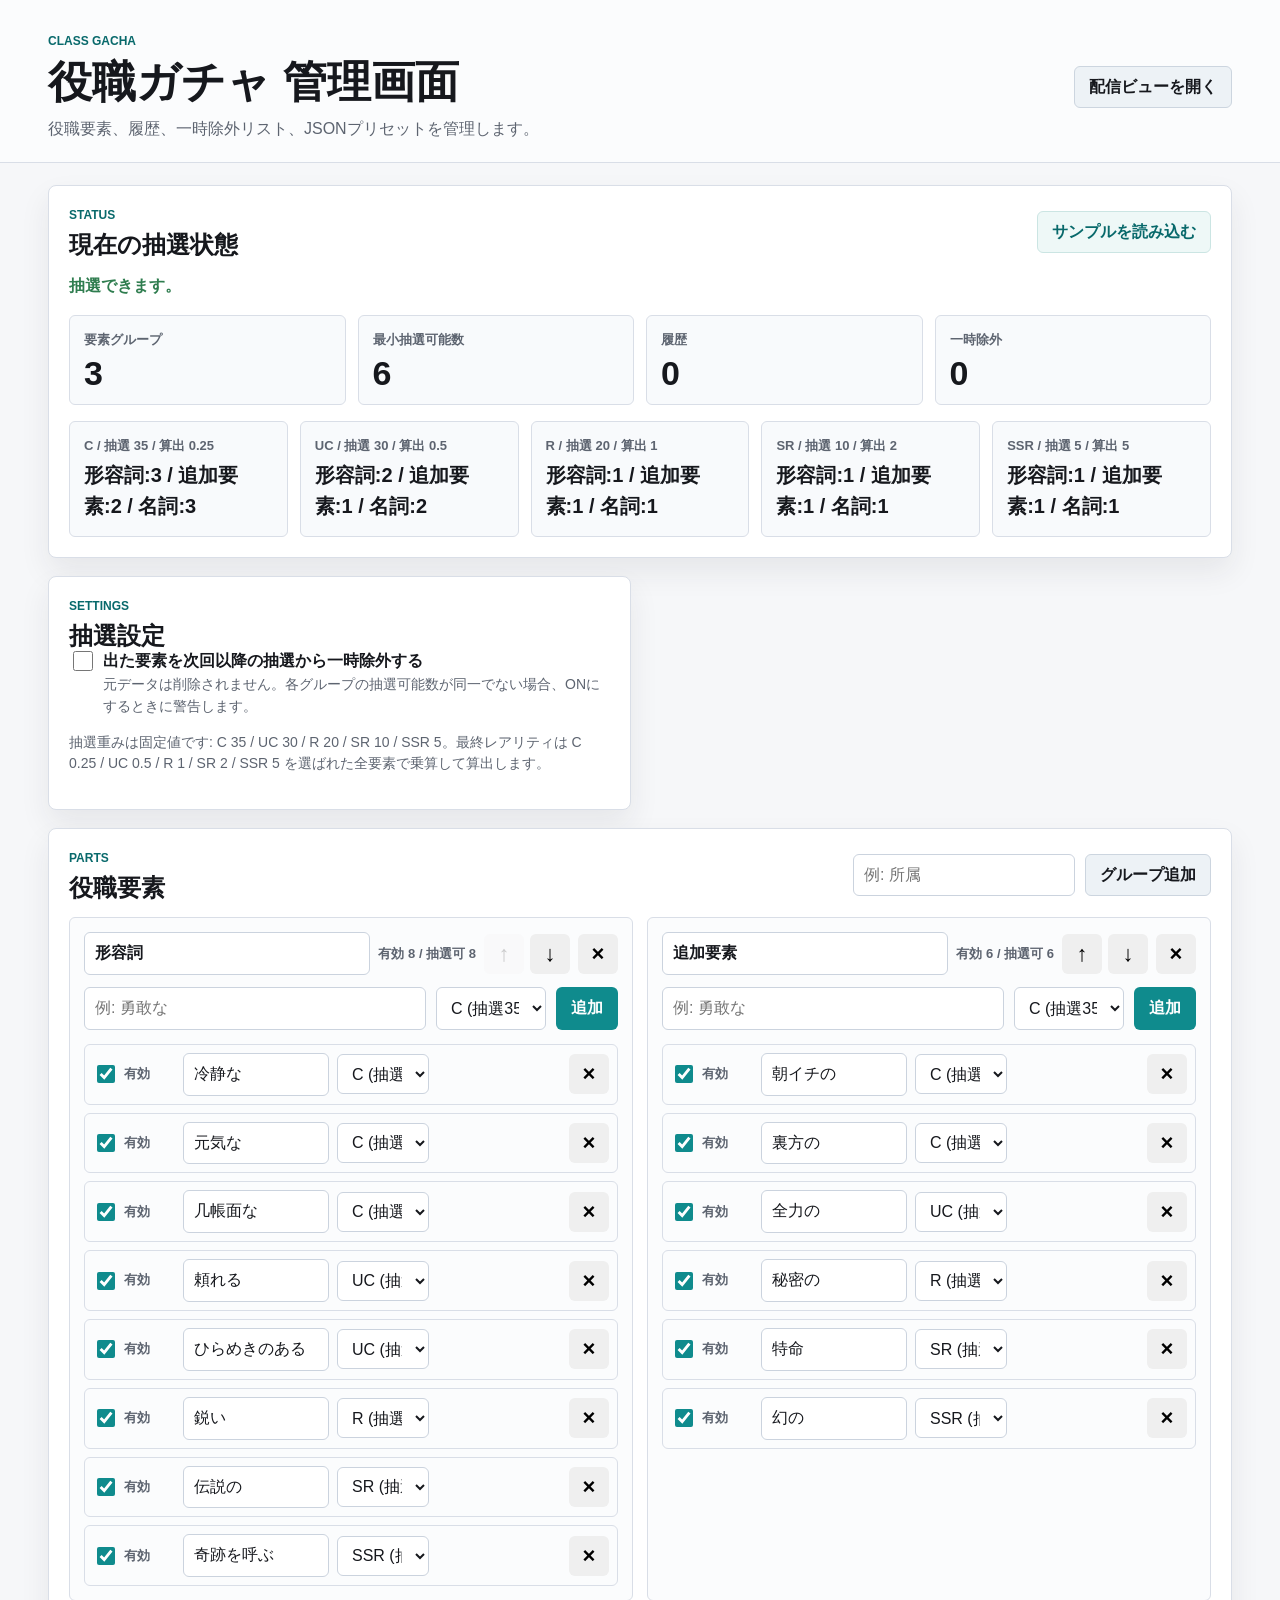
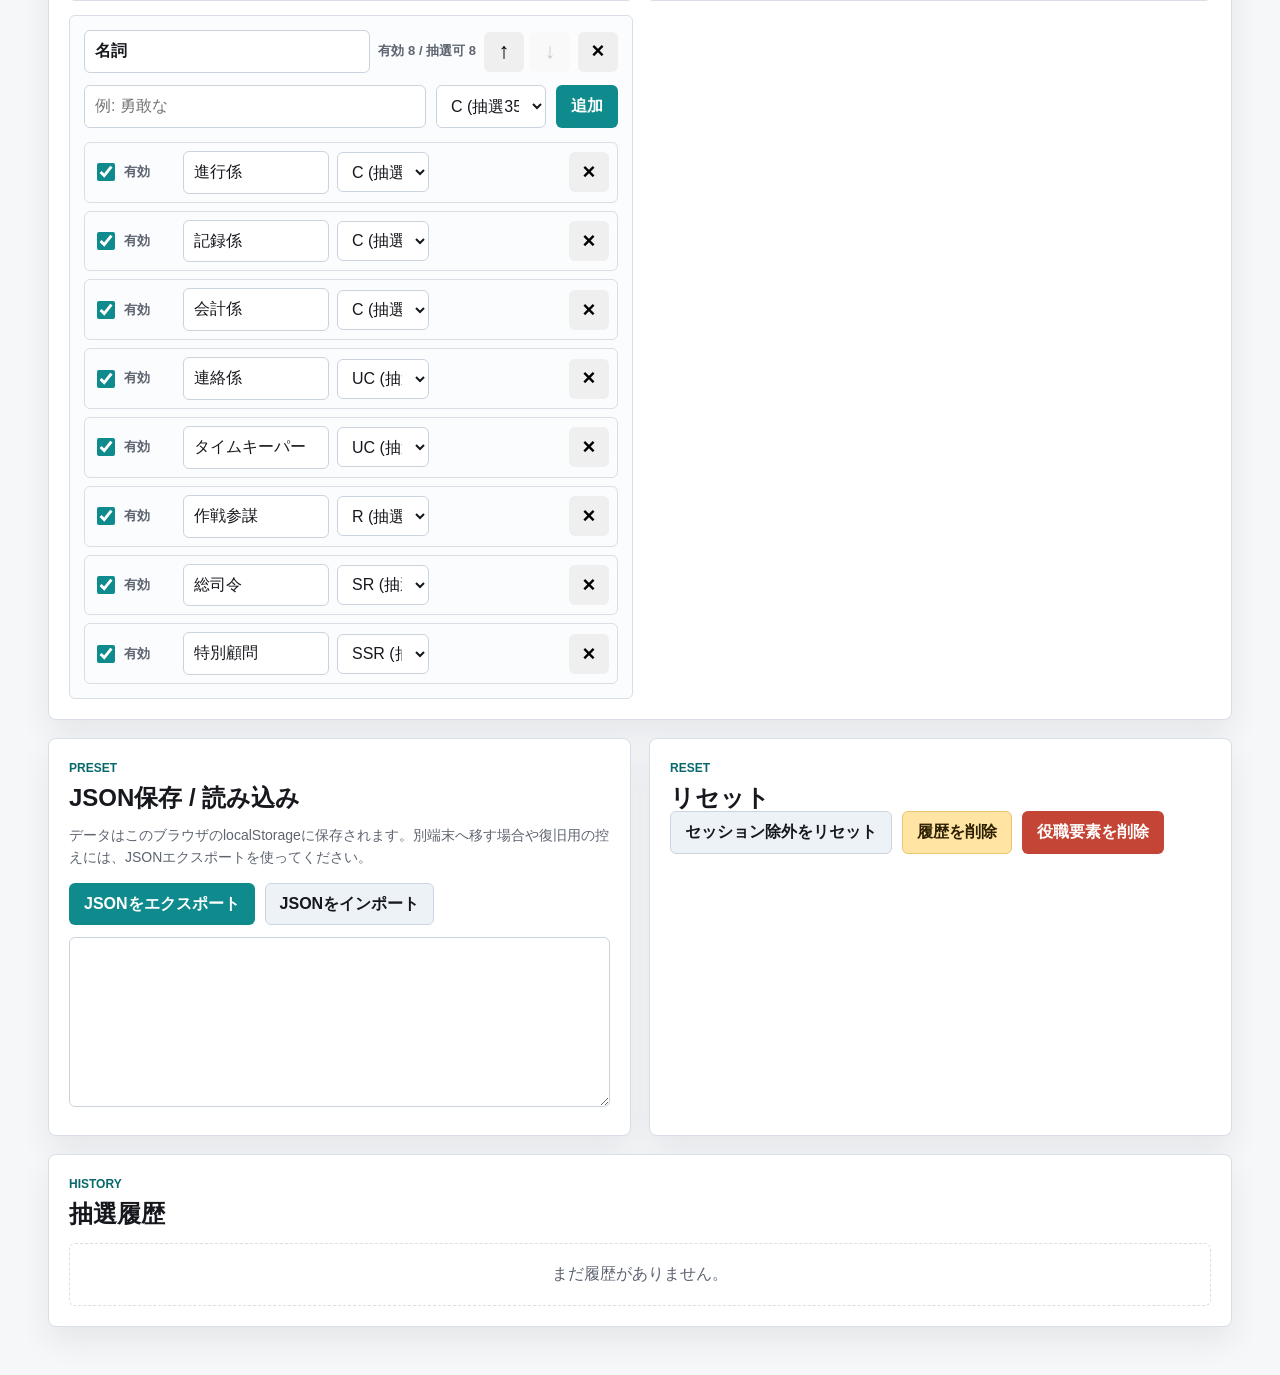
==== index.html @ 4488dd82 "v1" ====
<!doctype html>
<html lang="ja">
  <head>
    <meta charset="utf-8">
    <meta name="viewport" content="width=device-width, initial-scale=1">
    <title>役職ガチャ 管理画面</title>
    <meta name="description" content="配信向け役職ガチャの管理画面">
    <link rel="stylesheet" href="styles.css?v=6">
  </head>
  <body class="admin-page">
    <header class="app-header">
      <div>
        <p class="eyebrow">Class Gacha</p>
        <h1>役職ガチャ 管理画面</h1>
        <p class="lead">役職要素、履歴、一時除外リスト、JSONプリセットを管理します。</p>
      </div>
      <nav class="header-actions" aria-label="画面切り替え">
        <a class="button secondary" href="stream.html">配信ビューを開く</a>
      </nav>
    </header>

    <main class="admin-layout">
      <section class="panel status-panel" aria-labelledby="status-title">
        <div class="panel-title-row">
          <div>
            <p class="eyebrow">Status</p>
            <h2 id="status-title">現在の抽選状態</h2>
          </div>
          <button id="samplePresetButton" class="button ghost" type="button">サンプルを読み込む</button>
        </div>
        <div id="validationMessage" class="message" role="status"></div>
        <div class="stats-grid">
          <div class="stat">
            <span class="stat-label">要素グループ</span>
            <strong id="groupCount">0</strong>
          </div>
          <div class="stat">
            <span class="stat-label">最小抽選可能数</span>
            <strong id="minimumAvailable">0</strong>
          </div>
          <div class="stat">
            <span class="stat-label">履歴</span>
            <strong id="historyCount">0</strong>
          </div>
          <div class="stat">
            <span class="stat-label">一時除外</span>
            <strong id="excludedCount">0</strong>
          </div>
        </div>
        <div class="rarity-grid" id="rarityStats"></div>
      </section>

      <section class="panel settings-panel" aria-labelledby="settings-title">
        <p class="eyebrow">Settings</p>
        <h2 id="settings-title">抽選設定</h2>
        <label class="toggle-row">
          <input id="excludeAfterDraw" type="checkbox">
          <span>
            <strong>出た要素を次回以降の抽選から一時除外する</strong>
            <small>元データは削除されません。各グループの抽選可能数が同一でない場合、ONにするときに警告します。</small>
          </span>
        </label>
        <p class="subtle">抽選重みは固定値です: C 35 / UC 30 / R 20 / SR 10 / SSR 5。最終レアリティは C 0.25 / UC 0.5 / R 1 / SR 2 / SSR 5 を選ばれた全要素で乗算して算出します。</p>
      </section>

      <section class="panel editor-panel parts-panel" aria-labelledby="parts-title">
        <div class="panel-title-row">
          <div>
            <p class="eyebrow">Parts</p>
            <h2 id="parts-title">役職要素</h2>
          </div>
          <form id="groupForm" class="group-form">
            <input id="groupName" type="text" autocomplete="off" placeholder="例: 所属" aria-label="追加する要素グループ名">
            <button class="button secondary" type="submit">グループ追加</button>
          </form>
        </div>
        <div id="partsContainer" class="parts-container"></div>
      </section>

      <section class="panel io-panel" aria-labelledby="io-title">
        <p class="eyebrow">Preset</p>
        <h2 id="io-title">JSON保存 / 読み込み</h2>
        <p class="subtle">データはこのブラウザのlocalStorageに保存されます。別端末へ移す場合や復旧用の控えには、JSONエクスポートを使ってください。</p>
        <div class="button-row">
          <button id="exportButton" class="button primary" type="button">JSONをエクスポート</button>
          <label class="button secondary file-button">
            JSONをインポート
            <input id="importInput" type="file" accept="application/json,.json">
          </label>
        </div>
        <textarea id="jsonOutput" readonly aria-label="エクスポートJSON"></textarea>
      </section>

      <section class="panel danger-panel" aria-labelledby="reset-title">
        <p class="eyebrow">Reset</p>
        <h2 id="reset-title">リセット</h2>
        <div class="button-row">
          <button id="resetExcludedButton" class="button secondary" type="button">セッション除外をリセット</button>
          <button id="clearHistoryButton" class="button warning" type="button">履歴を削除</button>
          <button id="clearRolesButton" class="button danger" type="button">役職要素を削除</button>
        </div>
      </section>

      <section class="panel history-panel" aria-labelledby="history-title">
        <div class="panel-title-row">
          <div>
            <p class="eyebrow">History</p>
            <h2 id="history-title">抽選履歴</h2>
          </div>
        </div>
        <div id="historyList" class="history-list"></div>
      </section>
    </main>

    <template id="groupTemplate">
      <section class="part-group">
        <div class="part-group-header">
          <input class="group-label" type="text" aria-label="要素グループ名">
          <span class="group-count"></span>
          <div class="group-order-actions" aria-label="グループ順序変更">
            <button class="button icon-button move-group-up-button" type="button" title="上へ移動" aria-label="上へ移動">↑</button>
            <button class="button icon-button move-group-down-button" type="button" title="下へ移動" aria-label="下へ移動">↓</button>
          </div>
          <button class="button icon-button delete-group-button" type="button" title="グループ削除" aria-label="グループ削除">×</button>
        </div>
        <form class="entry-form">
          <input class="new-entry-text" type="text" autocomplete="off" placeholder="例: 勇敢な" aria-label="要素名">
          <select class="new-entry-rarity" aria-label="要素のレアリティ"></select>
          <button class="button primary" type="submit">追加</button>
        </form>
        <div class="entry-list"></div>
      </section>
    </template>

    <template id="entryTemplate">
      <article class="entry-item">
        <label class="icon-check">
          <input class="entry-enabled" type="checkbox">
          <span>有効</span>
        </label>
        <input class="entry-text" type="text" aria-label="テキスト">
        <select class="entry-rarity" aria-label="レアリティ"></select>
        <span class="excluded-pill">除外中</span>
        <button class="button icon-button restore-button" type="button" title="除外から戻す" aria-label="除外から戻す">↩</button>
        <button class="button icon-button delete-button" type="button" title="削除" aria-label="削除">×</button>
      </article>
    </template>

    <script src="app.js?v=6"></script>
  </body>
</html>
---- styles.css ----
:root {
  --bg: #f6f7f9;
  --ink: #16181d;
  --muted: #5d6470;
  --line: #d9dee7;
  --panel: #ffffff;
  --accent: #0f8b8d;
  --accent-dark: #08696b;
  --blue: #2364aa;
  --gold: #d49a25;
  --red: #c44536;
  --green: #2f7d4f;
  --shadow: 0 14px 30px rgba(32, 38, 46, 0.08);
  --radius: 8px;
}

* {
  box-sizing: border-box;
}

body {
  margin: 0;
  color: var(--ink);
  background: var(--bg);
  font-family: "Segoe UI", "Hiragino Kaku Gothic ProN", "Yu Gothic", Meiryo, sans-serif;
  line-height: 1.55;
}

button,
input,
select,
textarea {
  font: inherit;
}

a {
  color: inherit;
}

.app-header {
  display: flex;
  justify-content: space-between;
  gap: 24px;
  align-items: center;
  padding: 32px clamp(18px, 4vw, 48px) 20px;
  border-bottom: 1px solid var(--line);
  background: #fbfcfd;
}

.app-header h1,
.stream-topbar h1,
.panel h2 {
  margin: 0;
  line-height: 1.15;
  letter-spacing: 0;
}

.app-header h1 {
  font-size: clamp(28px, 4vw, 44px);
}

.lead {
  margin: 10px 0 0;
  color: var(--muted);
}

.eyebrow {
  margin: 0 0 6px;
  color: var(--accent-dark);
  font-size: 12px;
  font-weight: 800;
  letter-spacing: 0;
  text-transform: uppercase;
}

.admin-layout {
  display: grid;
  grid-template-columns: repeat(12, minmax(0, 1fr));
  gap: 18px;
  padding: 22px clamp(18px, 4vw, 48px) 48px;
}

.panel {
  background: var(--panel);
  border: 1px solid var(--line);
  border-radius: var(--radius);
  box-shadow: var(--shadow);
  padding: 20px;
}

.status-panel,
.history-panel {
  grid-column: span 12;
}

.settings-panel,
.io-panel,
.danger-panel {
  grid-column: span 6;
}

.editor-panel {
  grid-column: span 6;
}

.parts-panel {
  grid-column: span 12;
}

.panel-title-row {
  display: flex;
  justify-content: space-between;
  gap: 16px;
  align-items: center;
  margin-bottom: 16px;
}

.button-row,
.header-actions {
  display: flex;
  flex-wrap: wrap;
  gap: 10px;
  align-items: center;
}

.button {
  display: inline-flex;
  justify-content: center;
  align-items: center;
  min-height: 40px;
  padding: 8px 14px;
  border: 1px solid transparent;
  border-radius: 6px;
  cursor: pointer;
  text-decoration: none;
  font-weight: 700;
  transition: transform 140ms ease, background 140ms ease, border-color 140ms ease;
}

.button:hover,
.draw-button:hover {
  transform: translateY(-1px);
}

.button:disabled,
.draw-button:disabled {
  cursor: wait;
  opacity: 0.65;
  transform: none;
}

.primary {
  color: #fff;
  background: var(--accent);
}

.primary:hover {
  background: var(--accent-dark);
}

.secondary {
  color: var(--ink);
  background: #edf2f6;
  border-color: #ccd5df;
}

.ghost {
  color: var(--accent-dark);
  background: #eef8f7;
  border-color: #cbe5e3;
}

.warning {
  color: #2d2000;
  background: #ffe4a3;
  border-color: #e9c56d;
}

.danger {
  color: #fff;
  background: var(--red);
}

.icon-button {
  width: 40px;
  padding: 0;
  font-size: 22px;
}

.stats-grid,
.rarity-grid {
  display: grid;
  grid-template-columns: repeat(5, minmax(0, 1fr));
  gap: 12px;
}

.stats-grid {
  grid-template-columns: repeat(4, minmax(0, 1fr));
  margin: 16px 0;
}

.stat,
.rarity-stat {
  min-height: 88px;
  padding: 14px;
  border: 1px solid var(--line);
  border-radius: 6px;
  background: #f8fafc;
}

.stat-label,
.rarity-label {
  display: block;
  color: var(--muted);
  font-size: 13px;
  font-weight: 700;
}

.stat strong {
  display: block;
  margin-top: 6px;
  font-size: 34px;
  line-height: 1;
}

.rarity-stat strong {
  display: block;
  margin-top: 4px;
  font-size: 20px;
}

.message {
  min-height: 24px;
  color: var(--red);
  font-weight: 700;
}

.message.ok {
  color: var(--green);
}

.subtle,
.toggle-row small {
  color: var(--muted);
  font-size: 14px;
}

.toggle-row {
  display: grid;
  grid-template-columns: 22px 1fr;
  gap: 12px;
  align-items: start;
}

.toggle-row input {
  width: 20px;
  height: 20px;
  margin-top: 2px;
  accent-color: var(--accent);
}

.toggle-row strong,
.toggle-row small {
  display: block;
}

.entry-form {
  display: grid;
  grid-template-columns: minmax(0, 1fr) 110px auto;
  gap: 10px;
  margin-bottom: 14px;
}

.group-form {
  display: grid;
  grid-template-columns: minmax(160px, 1fr) auto;
  gap: 10px;
}

.entry-form input,
.group-form input,
.group-label,
.entry-form select,
.entry-item input[type="text"],
.entry-item select,
textarea {
  width: 100%;
  min-height: 40px;
  padding: 8px 10px;
  border: 1px solid #cbd3de;
  border-radius: 6px;
  background: #fff;
  color: var(--ink);
}

.parts-container {
  display: grid;
  grid-template-columns: repeat(2, minmax(0, 1fr));
  gap: 14px;
}

.part-group {
  min-width: 0;
  padding: 14px;
  border: 1px solid var(--line);
  border-radius: 6px;
  background: #fbfcfd;
}

.part-group-header {
  display: grid;
  grid-template-columns: minmax(120px, 1fr) auto auto 40px;
  gap: 8px;
  align-items: center;
  margin-bottom: 12px;
}

.group-order-actions {
  display: grid;
  grid-template-columns: 40px 40px;
  gap: 6px;
}

.group-label {
  min-height: 40px;
  padding: 8px 10px;
  border: 1px solid #cbd3de;
  border-radius: 6px;
  background: #fff;
  font-weight: 800;
}

.group-count {
  color: var(--muted);
  font-size: 13px;
  font-weight: 800;
  white-space: nowrap;
}

.entry-list,
.history-list {
  display: grid;
  gap: 8px;
}

.entry-item {
  display: grid;
  grid-template-columns: 82px minmax(140px, 1fr) 92px 76px 40px 40px;
  gap: 8px;
  align-items: center;
  min-height: 56px;
  padding: 8px;
  border: 1px solid var(--line);
  border-radius: 6px;
  background: #fbfcfd;
}

.icon-check {
  display: inline-flex;
  gap: 6px;
  align-items: center;
  color: var(--muted);
  font-size: 13px;
  font-weight: 700;
}

.icon-check input {
  width: 18px;
  height: 18px;
  accent-color: var(--accent);
}

.excluded-pill {
  display: inline-flex;
  align-items: center;
  justify-content: center;
  min-height: 28px;
  border-radius: 999px;
  background: #fff1c8;
  color: #684800;
  font-size: 12px;
  font-weight: 800;
}

.entry-item:not(.is-excluded) .excluded-pill,
.entry-item:not(.is-excluded) .restore-button {
  visibility: hidden;
}

.file-button {
  position: relative;
  overflow: hidden;
}

.file-button input {
  position: absolute;
  inset: 0;
  opacity: 0;
  cursor: pointer;
}

textarea {
  min-height: 170px;
  margin-top: 12px;
  resize: vertical;
  font-family: Consolas, "Courier New", monospace;
  font-size: 13px;
}

.history-item {
  display: grid;
  grid-template-columns: 1fr auto;
  gap: 10px;
  align-items: center;
  padding: 12px 14px;
  border: 1px solid var(--line);
  border-radius: 6px;
  background: #fbfcfd;
}

.history-name {
  font-weight: 800;
}

.history-meta {
  color: var(--muted);
  font-size: 13px;
}

.empty {
  color: var(--muted);
  padding: 18px;
  border: 1px dashed var(--line);
  border-radius: 6px;
  text-align: center;
}

.stream-page {
  min-height: 100vh;
  overflow-x: hidden;
  overflow-y: auto;
  color: #f7fafc;
  background:
    radial-gradient(circle at 14% 12%, rgba(202, 138, 255, 0.32), transparent 30%),
    radial-gradient(circle at 84% 22%, rgba(124, 58, 237, 0.34), transparent 28%),
    linear-gradient(135deg, #160b2e 0%, #32145f 48%, #12071f 100%);
}

.stream-stage {
  display: grid;
  grid-template-rows: auto 1fr auto auto;
  min-height: 100vh;
  padding: clamp(18px, 4vw, 48px);
  padding-bottom: clamp(28px, 5vw, 64px);
}

.stream-topbar,
.stream-footer {
  display: flex;
  justify-content: space-between;
  gap: 18px;
  align-items: center;
}

.stream-topbar h1 {
  font-size: clamp(30px, 5vw, 72px);
}

.stream-page .eyebrow {
  color: #d8b4fe;
}

.compact-link {
  min-width: 86px;
  background: rgba(216, 180, 254, 0.16);
  border-color: rgba(216, 180, 254, 0.28);
  color: #fff;
}

.draw-area {
  display: grid;
  place-content: center;
  gap: clamp(12px, 2vh, 24px);
  text-align: center;
}

.stream-rarity {
  margin: 0;
  color: #f0abfc;
  font-size: clamp(30px, 7vw, 98px);
  font-weight: 900;
  line-height: 1;
}

.roulette-text {
  min-height: 1.2em;
  color: #c4b5fd;
  font-size: clamp(28px, 5.8vw, 82px);
  font-weight: 900;
  line-height: 1.15;
}

.result-text {
  max-width: min(1180px, 92vw);
  min-height: 1.35em;
  max-height: none;
  overflow-wrap: anywhere;
  font-size: clamp(36px, 7.5vw, 128px);
  font-weight: 900;
  line-height: 1.08;
}

.stream-message {
  min-height: 30px;
  margin: 0;
  color: #f5d0fe;
  font-size: clamp(18px, 2.4vw, 34px);
  font-weight: 800;
}

.draw-button {
  position: sticky;
  bottom: 18px;
  z-index: 10;
  justify-self: center;
  min-width: min(520px, 82vw);
  min-height: clamp(76px, 10vw, 124px);
  padding: 12px 34px;
  border: 0;
  border-radius: 8px;
  color: #ffffff;
  background: linear-gradient(180deg, #c084fc 0%, #7c3aed 100%);
  box-shadow: 0 18px 0 #4c1d95, 0 24px 44px rgba(0, 0, 0, 0.36);
  cursor: pointer;
  font-size: clamp(34px, 6vw, 84px);
  font-weight: 900;
  letter-spacing: 0;
}

.draw-button:active {
  transform: translateY(8px);
  box-shadow: 0 10px 0 #4c1d95, 0 14px 30px rgba(0, 0, 0, 0.36);
}

.stream-footer {
  margin-top: 28px;
  color: rgba(247, 250, 252, 0.78);
  font-size: clamp(14px, 1.8vw, 22px);
  font-weight: 700;
}

.rolling .roulette-text,
.rolling .stream-rarity {
  animation: pulse 180ms linear infinite;
}

@keyframes pulse {
  0% { transform: scale(1); opacity: 0.84; }
  50% { transform: scale(1.025); opacity: 1; }
  100% { transform: scale(1); opacity: 0.84; }
}

@media (max-width: 900px) {
  .app-header,
  .stream-topbar,
  .stream-footer {
    align-items: flex-start;
    flex-direction: column;
  }

  .status-panel,
  .settings-panel,
  .editor-panel,
  .io-panel,
  .danger-panel,
  .history-panel {
    grid-column: span 12;
  }

  .stats-grid,
  .rarity-grid {
    grid-template-columns: repeat(2, minmax(0, 1fr));
  }

  .entry-form,
  .group-form,
  .part-group-header,
  .entry-item {
    grid-template-columns: 1fr;
  }

  .parts-container {
    grid-template-columns: 1fr;
  }

  .entry-item:not(.is-excluded) .excluded-pill,
  .entry-item:not(.is-excluded) .restore-button {
    display: none;
  }

  .icon-button {
    width: 100%;
  }
}

@media (max-width: 520px) {
  .admin-layout {
    padding-inline: 12px;
  }

  .panel {
    padding: 14px;
  }

  .stats-grid,
  .rarity-grid {
    grid-template-columns: 1fr;
  }

  .button {
    width: 100%;
  }
}
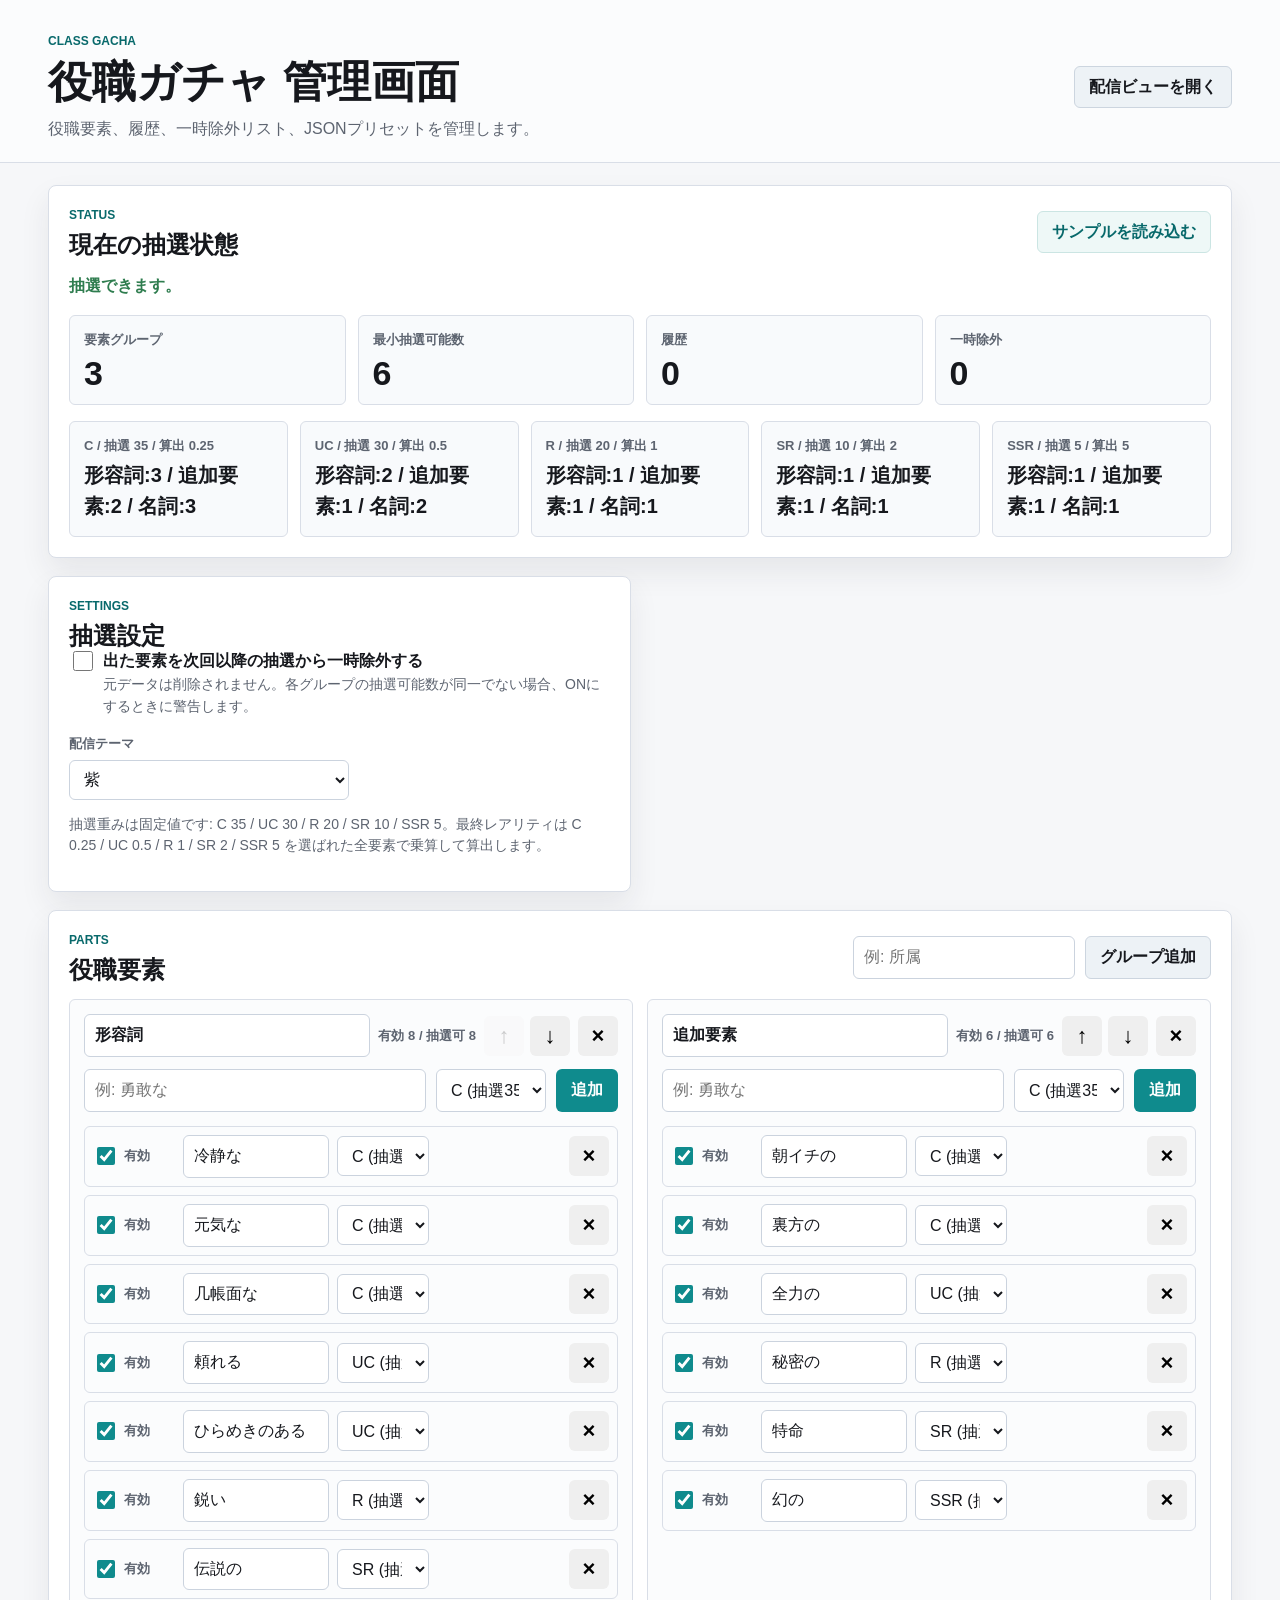
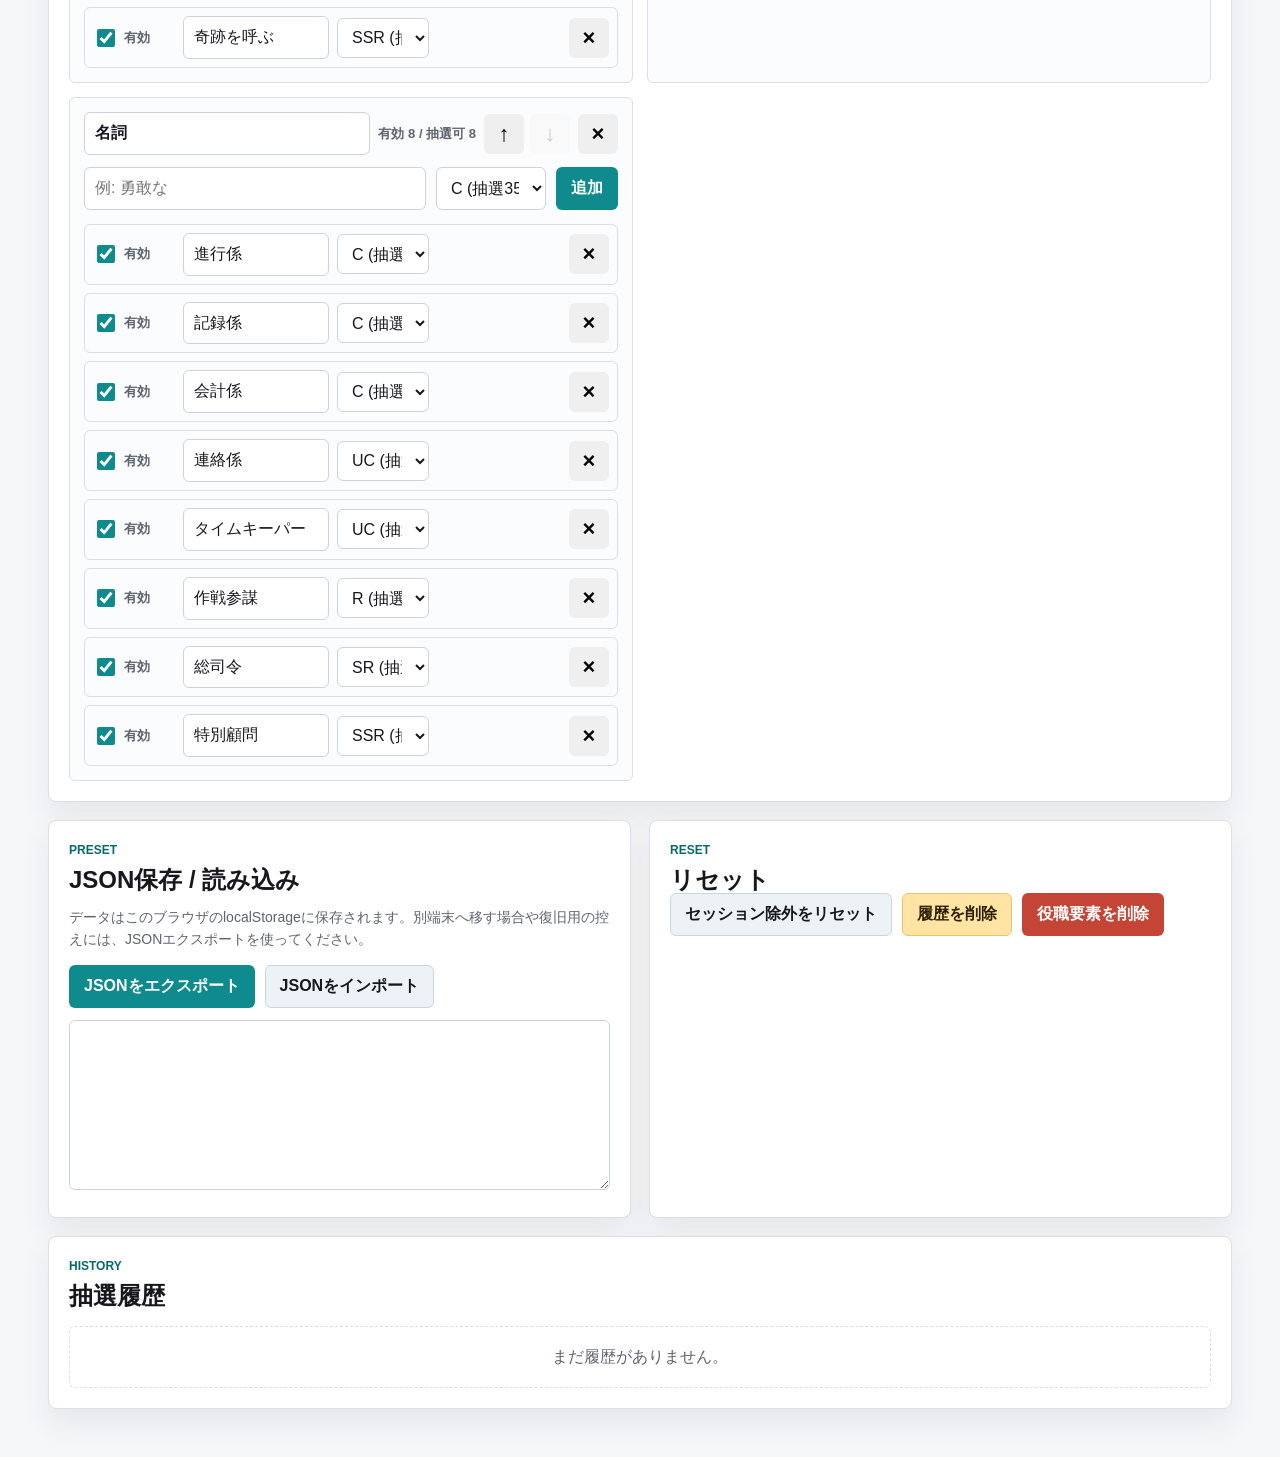
==== commit ab9cdc79: "added themes" ====
--- a/index.html
+++ b/index.html
@@ -5,7 +5,7 @@
     <meta name="viewport" content="width=device-width, initial-scale=1">
     <title>役職ガチャ 管理画面</title>
     <meta name="description" content="配信向け役職ガチャの管理画面">
-    <link rel="stylesheet" href="styles.css?v=6">
+    <link rel="stylesheet" href="styles.css?v=7">
   </head>
   <body class="admin-page">
     <header class="app-header">
@@ -60,6 +60,10 @@
             <small>元データは削除されません。各グループの抽選可能数が同一でない場合、ONにするときに警告します。</small>
           </span>
         </label>
+        <div class="setting-field">
+          <label for="streamTheme">配信テーマ</label>
+          <select id="streamTheme"></select>
+        </div>
         <p class="subtle">抽選重みは固定値です: C 35 / UC 30 / R 20 / SR 10 / SSR 5。最終レアリティは C 0.25 / UC 0.5 / R 1 / SR 2 / SSR 5 を選ばれた全要素で乗算して算出します。</p>
       </section>
 
@@ -146,6 +150,6 @@
       </article>
     </template>
 
-    <script src="app.js?v=6"></script>
+    <script src="app.js?v=7"></script>
   </body>
 </html>
--- a/styles.css
+++ b/styles.css
@@ -264,6 +264,28 @@
   display: block;
 }
 
+.setting-field {
+  display: grid;
+  gap: 6px;
+  margin-top: 16px;
+}
+
+.setting-field label {
+  color: var(--muted);
+  font-size: 13px;
+  font-weight: 800;
+}
+
+.setting-field select {
+  width: min(280px, 100%);
+  min-height: 40px;
+  padding: 8px 10px;
+  border: 1px solid #cbd3de;
+  border-radius: 6px;
+  background: #fff;
+  color: var(--ink);
+}
+
 .entry-form {
   display: grid;
   grid-template-columns: minmax(0, 1fr) 110px auto;
@@ -436,14 +458,131 @@
 }
 
 .stream-page {
+  --stream-bg-1: #160b2e;
+  --stream-bg-2: #32145f;
+  --stream-bg-3: #12071f;
+  --stream-glow-1: rgba(202, 138, 255, 0.32);
+  --stream-glow-2: rgba(124, 58, 237, 0.34);
+  --stream-eyebrow: #d8b4fe;
+  --stream-rarity: #f0abfc;
+  --stream-roulette: #c4b5fd;
+  --stream-message: #f5d0fe;
+  --stream-button-1: #c084fc;
+  --stream-button-2: #7c3aed;
+  --stream-button-shadow: #4c1d95;
   min-height: 100vh;
   overflow-x: hidden;
   overflow-y: auto;
   color: #f7fafc;
   background:
-    radial-gradient(circle at 14% 12%, rgba(202, 138, 255, 0.32), transparent 30%),
-    radial-gradient(circle at 84% 22%, rgba(124, 58, 237, 0.34), transparent 28%),
-    linear-gradient(135deg, #160b2e 0%, #32145f 48%, #12071f 100%);
+    radial-gradient(circle at 14% 12%, var(--stream-glow-1), transparent 30%),
+    radial-gradient(circle at 84% 22%, var(--stream-glow-2), transparent 28%),
+    linear-gradient(135deg, var(--stream-bg-1) 0%, var(--stream-bg-2) 48%, var(--stream-bg-3) 100%);
+}
+
+.stream-page.theme-blue {
+  --stream-bg-1: #06152d;
+  --stream-bg-2: #164f8f;
+  --stream-bg-3: #031024;
+  --stream-glow-1: rgba(96, 165, 250, 0.28);
+  --stream-glow-2: rgba(14, 165, 233, 0.30);
+  --stream-eyebrow: #bfdbfe;
+  --stream-rarity: #93c5fd;
+  --stream-roulette: #bae6fd;
+  --stream-message: #dbeafe;
+  --stream-button-1: #60a5fa;
+  --stream-button-2: #2563eb;
+  --stream-button-shadow: #1e3a8a;
+}
+
+.stream-page.theme-red {
+  --stream-bg-1: #2a070b;
+  --stream-bg-2: #7f1d1d;
+  --stream-bg-3: #160306;
+  --stream-glow-1: rgba(248, 113, 113, 0.30);
+  --stream-glow-2: rgba(220, 38, 38, 0.30);
+  --stream-eyebrow: #fecaca;
+  --stream-rarity: #fca5a5;
+  --stream-roulette: #fecdd3;
+  --stream-message: #fee2e2;
+  --stream-button-1: #f87171;
+  --stream-button-2: #dc2626;
+  --stream-button-shadow: #7f1d1d;
+}
+
+.stream-page.theme-green {
+  --stream-bg-1: #041f16;
+  --stream-bg-2: #166534;
+  --stream-bg-3: #03140d;
+  --stream-glow-1: rgba(74, 222, 128, 0.28);
+  --stream-glow-2: rgba(16, 185, 129, 0.28);
+  --stream-eyebrow: #bbf7d0;
+  --stream-rarity: #86efac;
+  --stream-roulette: #a7f3d0;
+  --stream-message: #dcfce7;
+  --stream-button-1: #4ade80;
+  --stream-button-2: #16a34a;
+  --stream-button-shadow: #14532d;
+}
+
+.stream-page.theme-gold {
+  --stream-bg-1: #241605;
+  --stream-bg-2: #854d0e;
+  --stream-bg-3: #140b02;
+  --stream-glow-1: rgba(251, 191, 36, 0.30);
+  --stream-glow-2: rgba(245, 158, 11, 0.30);
+  --stream-eyebrow: #fde68a;
+  --stream-rarity: #facc15;
+  --stream-roulette: #fde68a;
+  --stream-message: #fef3c7;
+  --stream-button-1: #fbbf24;
+  --stream-button-2: #d97706;
+  --stream-button-shadow: #78350f;
+}
+
+.stream-page.theme-pink {
+  --stream-bg-1: #2b071b;
+  --stream-bg-2: #9d174d;
+  --stream-bg-3: #170411;
+  --stream-glow-1: rgba(244, 114, 182, 0.30);
+  --stream-glow-2: rgba(219, 39, 119, 0.30);
+  --stream-eyebrow: #fbcfe8;
+  --stream-rarity: #f9a8d4;
+  --stream-roulette: #fbcfe8;
+  --stream-message: #fce7f3;
+  --stream-button-1: #f472b6;
+  --stream-button-2: #db2777;
+  --stream-button-shadow: #831843;
+}
+
+.stream-page.theme-cyan {
+  --stream-bg-1: #042029;
+  --stream-bg-2: #0e7490;
+  --stream-bg-3: #031318;
+  --stream-glow-1: rgba(34, 211, 238, 0.28);
+  --stream-glow-2: rgba(6, 182, 212, 0.30);
+  --stream-eyebrow: #a5f3fc;
+  --stream-rarity: #67e8f9;
+  --stream-roulette: #cffafe;
+  --stream-message: #ecfeff;
+  --stream-button-1: #22d3ee;
+  --stream-button-2: #0891b2;
+  --stream-button-shadow: #164e63;
+}
+
+.stream-page.theme-mono {
+  --stream-bg-1: #111111;
+  --stream-bg-2: #3f3f46;
+  --stream-bg-3: #050505;
+  --stream-glow-1: rgba(212, 212, 216, 0.18);
+  --stream-glow-2: rgba(161, 161, 170, 0.18);
+  --stream-eyebrow: #e4e4e7;
+  --stream-rarity: #ffffff;
+  --stream-roulette: #d4d4d8;
+  --stream-message: #f4f4f5;
+  --stream-button-1: #a1a1aa;
+  --stream-button-2: #52525b;
+  --stream-button-shadow: #27272a;
 }
 
 .stream-stage {
@@ -467,13 +606,13 @@
 }
 
 .stream-page .eyebrow {
-  color: #d8b4fe;
+  color: var(--stream-eyebrow);
 }
 
 .compact-link {
   min-width: 86px;
-  background: rgba(216, 180, 254, 0.16);
-  border-color: rgba(216, 180, 254, 0.28);
+  background: color-mix(in srgb, var(--stream-rarity) 16%, transparent);
+  border-color: color-mix(in srgb, var(--stream-rarity) 28%, transparent);
   color: #fff;
 }
 
@@ -486,7 +625,7 @@
 
 .stream-rarity {
   margin: 0;
-  color: #f0abfc;
+  color: var(--stream-rarity);
   font-size: clamp(30px, 7vw, 98px);
   font-weight: 900;
   line-height: 1;
@@ -494,7 +633,7 @@
 
 .roulette-text {
   min-height: 1.2em;
-  color: #c4b5fd;
+  color: var(--stream-roulette);
   font-size: clamp(28px, 5.8vw, 82px);
   font-weight: 900;
   line-height: 1.15;
@@ -513,7 +652,7 @@
 .stream-message {
   min-height: 30px;
   margin: 0;
-  color: #f5d0fe;
+  color: var(--stream-message);
   font-size: clamp(18px, 2.4vw, 34px);
   font-weight: 800;
 }
@@ -529,8 +668,8 @@
   border: 0;
   border-radius: 8px;
   color: #ffffff;
-  background: linear-gradient(180deg, #c084fc 0%, #7c3aed 100%);
-  box-shadow: 0 18px 0 #4c1d95, 0 24px 44px rgba(0, 0, 0, 0.36);
+  background: linear-gradient(180deg, var(--stream-button-1) 0%, var(--stream-button-2) 100%);
+  box-shadow: 0 18px 0 var(--stream-button-shadow), 0 24px 44px rgba(0, 0, 0, 0.36);
   cursor: pointer;
   font-size: clamp(34px, 6vw, 84px);
   font-weight: 900;
@@ -539,7 +678,7 @@
 
 .draw-button:active {
   transform: translateY(8px);
-  box-shadow: 0 10px 0 #4c1d95, 0 14px 30px rgba(0, 0, 0, 0.36);
+  box-shadow: 0 10px 0 var(--stream-button-shadow), 0 14px 30px rgba(0, 0, 0, 0.36);
 }
 
 .stream-footer {
